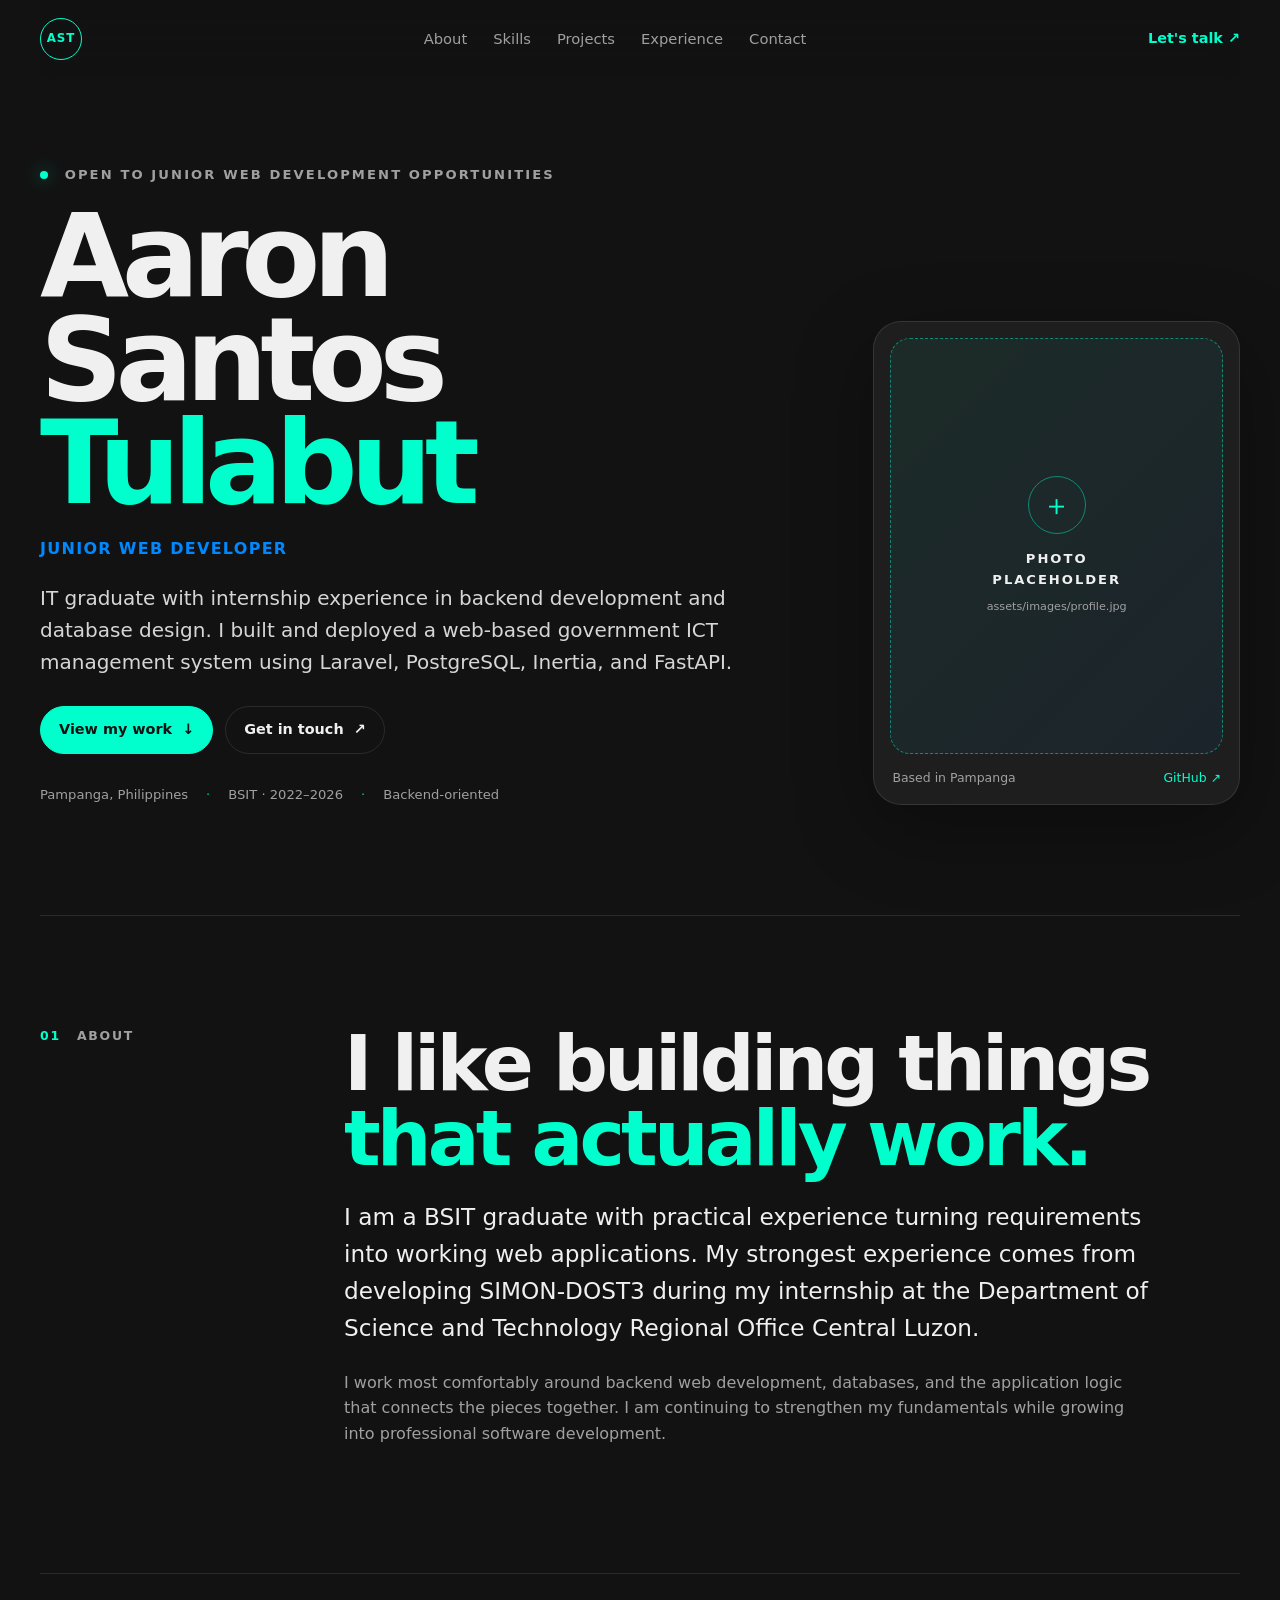
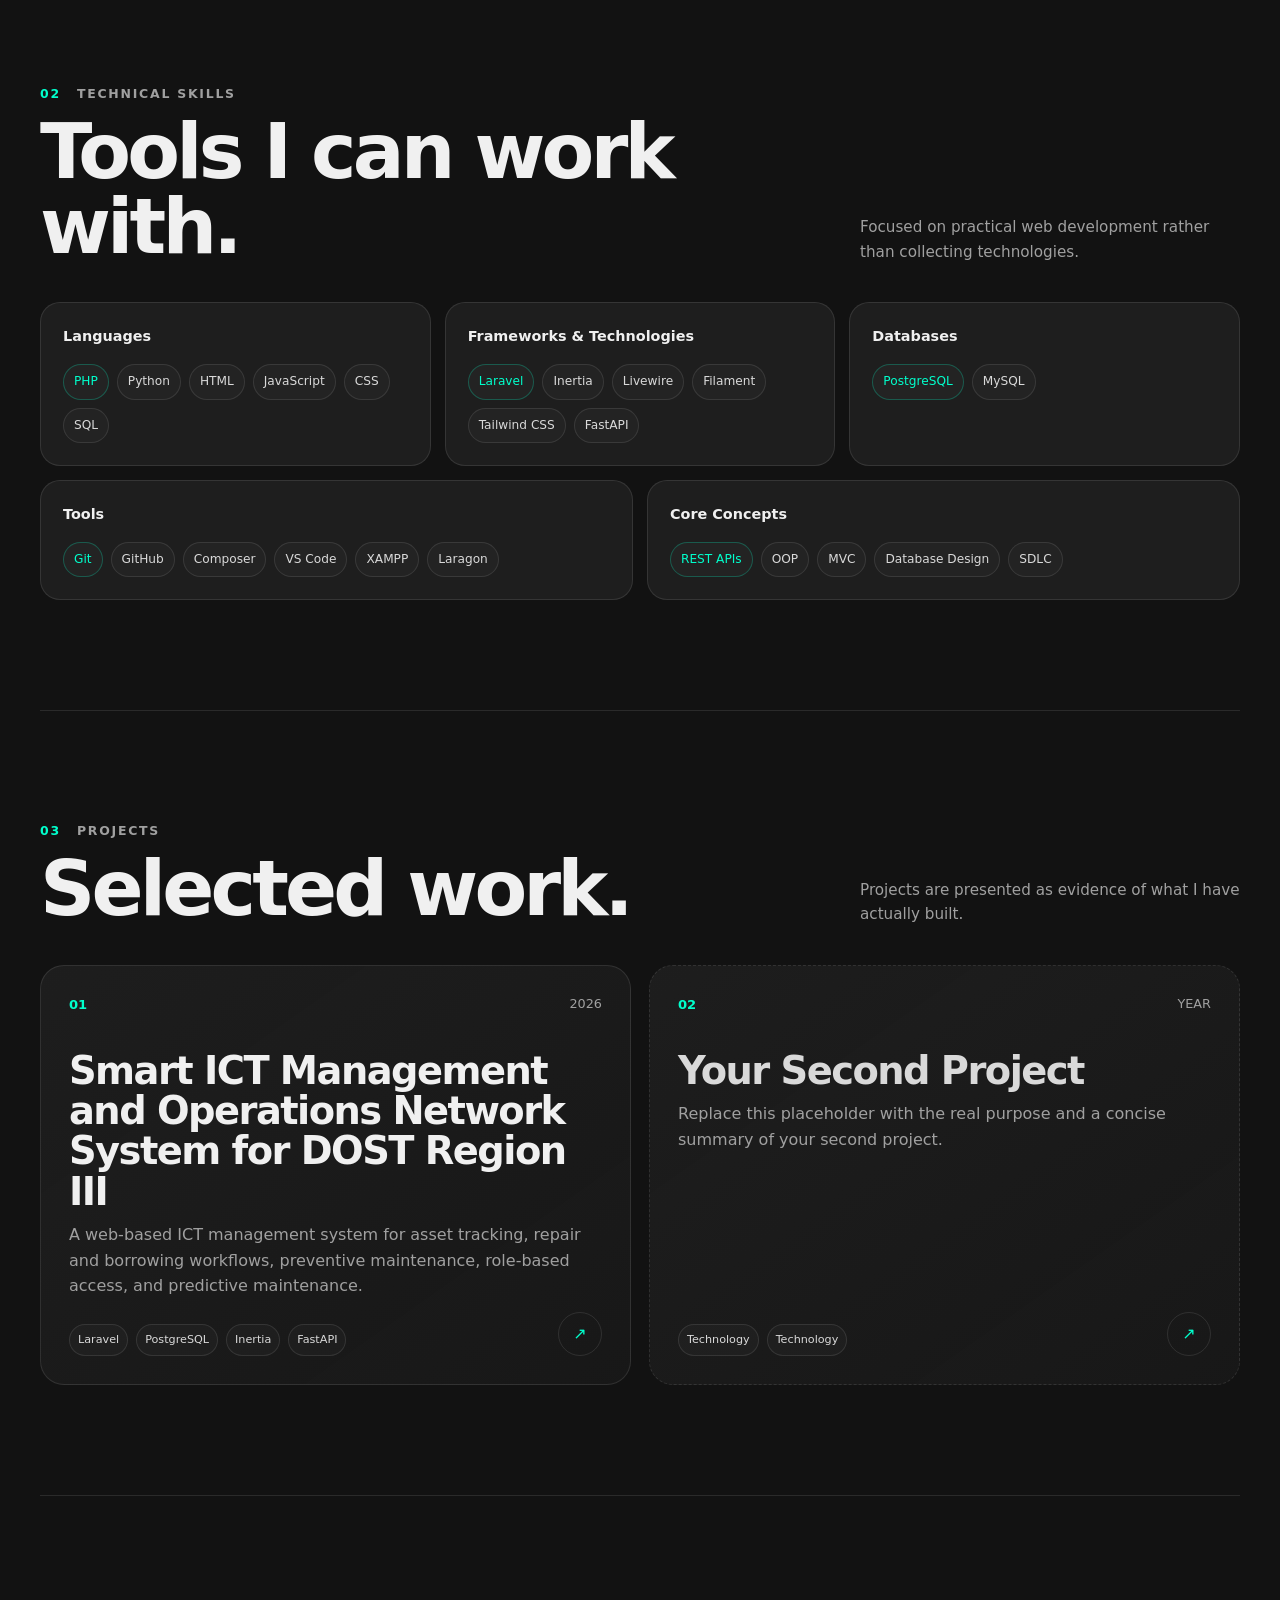
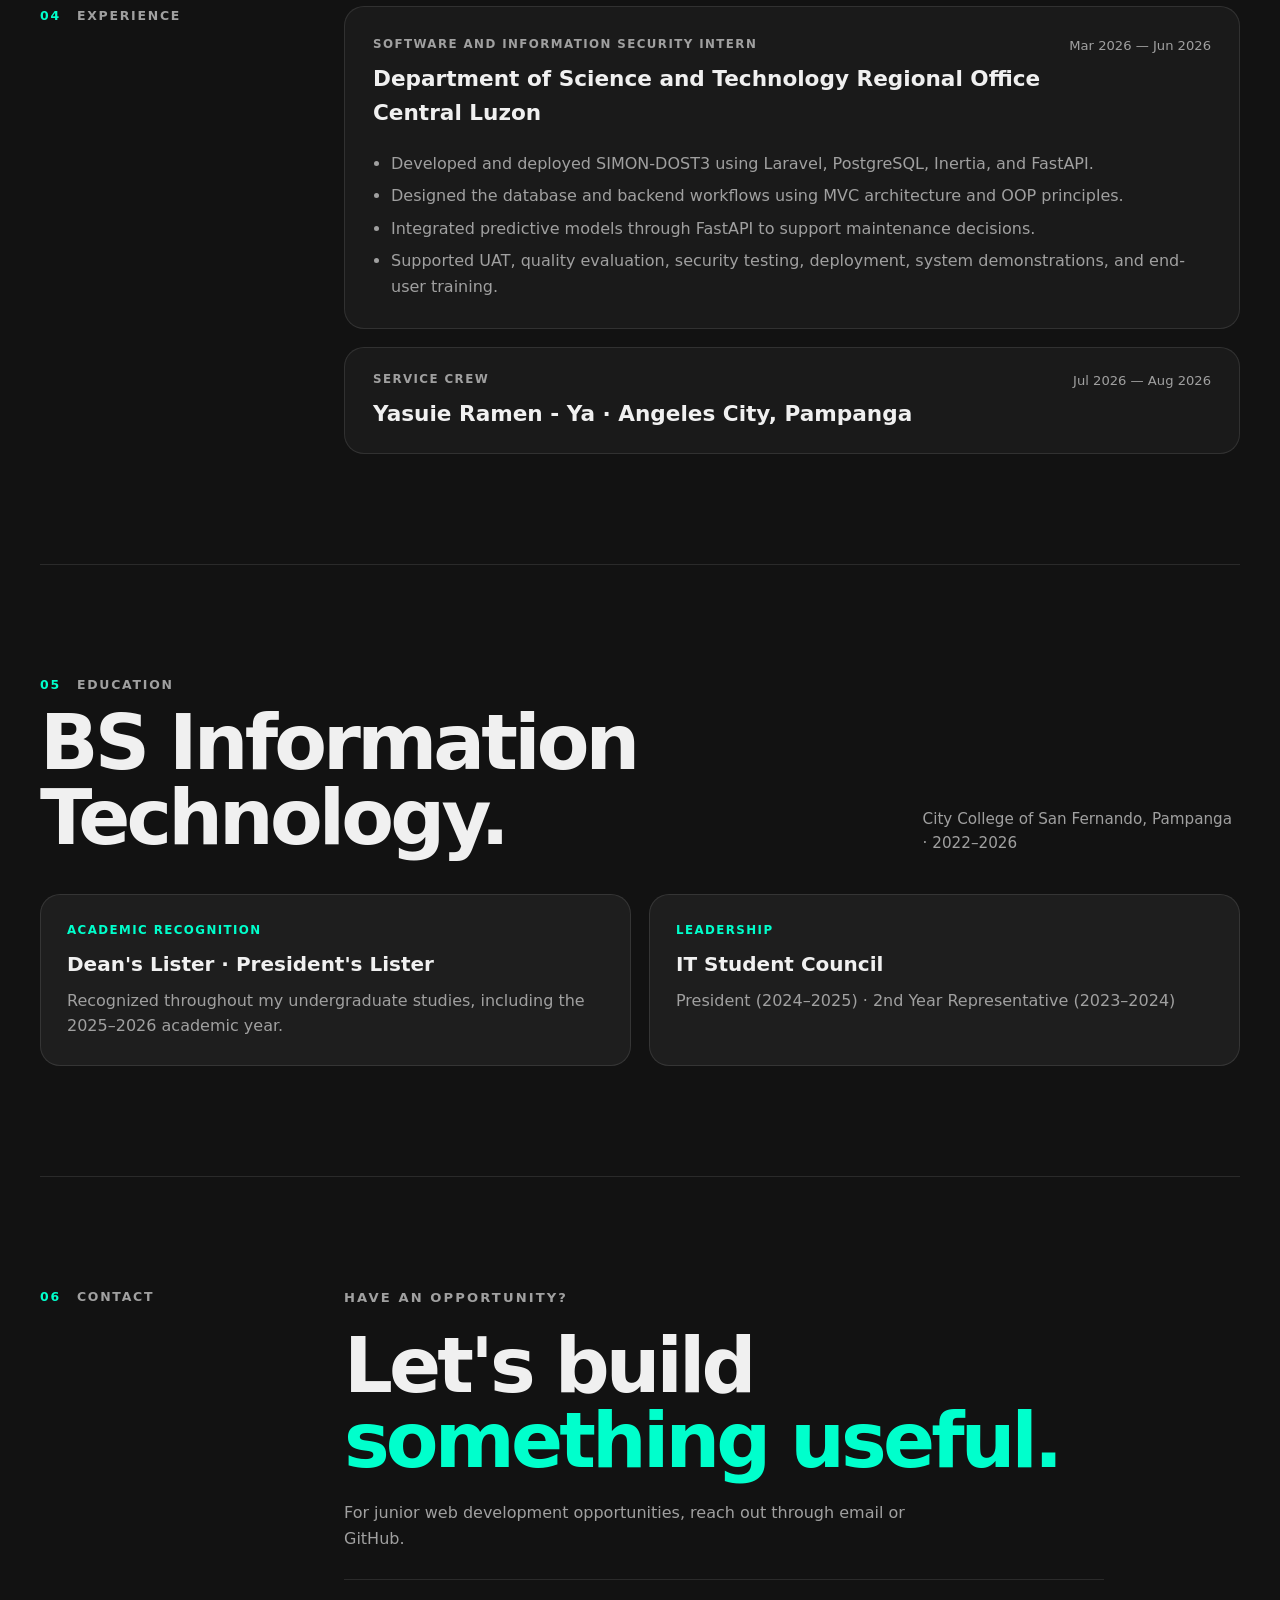
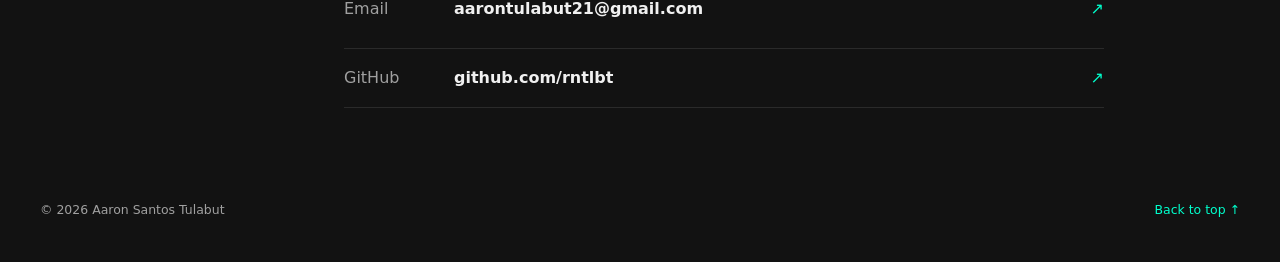
==== index.html @ e0011902 "Initial commit" ====
<!DOCTYPE html>
<html lang="en">
<head>
  <meta charset="UTF-8">
  <meta name="viewport" content="width=device-width, initial-scale=1.0">
  <meta name="description" content="Aaron Santos Tulabut - Junior Web Developer portfolio.">
  <meta name="theme-color" content="#121212">
  <title>Aaron Santos Tulabut | Junior Web Developer</title>
  <link rel="stylesheet" href="css/styles.css">
</head>
<body>
  <div class="site-shell">
    <header class="site-header" id="top">
      <a class="brand" href="#top" aria-label="Aaron Santos Tulabut home">AST</a>
      <nav class="site-nav" aria-label="Primary navigation">
        <a href="#about">About</a>
        <a href="#skills">Skills</a>
        <a href="#projects">Projects</a>
        <a href="#experience">Experience</a>
        <a href="#contact">Contact</a>
      </nav>
      <a class="header-cta" href="#contact">Let's talk <span aria-hidden="true">↗</span></a>
    </header>

    <main>
      <section class="hero section" aria-labelledby="hero-title">
        <div class="hero-copy reveal">
          <p class="eyebrow"><span class="status-dot" aria-hidden="true"></span> Open to junior web development opportunities</p>
          <h1 id="hero-title">Aaron Santos<br><span>Tulabut</span></h1>
          <p class="hero-role">Junior Web Developer</p>
          <p class="hero-summary">
            IT graduate with internship experience in backend development and database design. I built and deployed a web-based government ICT management system using Laravel, PostgreSQL, Inertia, and FastAPI.
          </p>
          <div class="hero-actions">
            <a class="button button-primary" href="#projects">View my work <span aria-hidden="true">↓</span></a>
            <a class="button button-secondary" href="#contact">Get in touch <span aria-hidden="true">↗</span></a>
          </div>
          <div class="hero-meta" aria-label="Quick profile details">
            <span>Pampanga, Philippines</span>
            <span>BSIT · 2022–2026</span>
            <span>Backend-oriented</span>
          </div>
        </div>

        <aside class="hero-panel reveal" aria-label="Profile card">
          <!-- PHOTO PLACEHOLDER: Replace the contents of .portrait-placeholder with your photo. Suggested size: 800 x 1000 px. -->
          <div class="portrait-placeholder">
            <div class="portrait-frame-icon" aria-hidden="true">＋</div>
            <p>PHOTO<br>PLACEHOLDER</p>
            <small>assets/images/profile.jpg</small>
          </div>
          <div class="hero-panel-footer">
            <span>Based in Pampanga</span>
            <a href="https://github.com/rntlbt" target="_blank" rel="noreferrer">GitHub ↗</a>
          </div>
        </aside>
      </section>

      <section class="section split-section" id="about" aria-labelledby="about-title">
        <div class="section-label reveal"><span>01</span> About</div>
        <div class="section-content reveal">
          <h2 id="about-title">I like building things<br><em>that actually work.</em></h2>
          <p class="lead">
            I am a BSIT graduate with practical experience turning requirements into working web applications. My strongest experience comes from developing SIMON-DOST3 during my internship at the Department of Science and Technology Regional Office Central Luzon.
          </p>
          <p>
            I work most comfortably around backend web development, databases, and the application logic that connects the pieces together. I am continuing to strengthen my fundamentals while growing into professional software development.
          </p>
        </div>
      </section>

      <section class="section" id="skills" aria-labelledby="skills-title">
        <div class="section-heading reveal">
          <div>
            <div class="section-label"><span>02</span> Technical Skills</div>
            <h2 id="skills-title">Tools I can work with.</h2>
          </div>
          <p>Focused on practical web development rather than collecting technologies.</p>
        </div>
        <div class="skills-grid reveal">
          <article class="skill-group">
            <h3>Languages</h3>
            <div class="tag-list">
              <span>PHP</span><span>Python</span><span>HTML</span><span>JavaScript</span><span>CSS</span><span>SQL</span>
            </div>
          </article>
          <article class="skill-group">
            <h3>Frameworks & Technologies</h3>
            <div class="tag-list">
              <span>Laravel</span><span>Inertia</span><span>Livewire</span><span>Filament</span><span>Tailwind CSS</span><span>FastAPI</span>
            </div>
          </article>
          <article class="skill-group">
            <h3>Databases</h3>
            <div class="tag-list"><span>PostgreSQL</span><span>MySQL</span></div>
          </article>
          <article class="skill-group">
            <h3>Tools</h3>
            <div class="tag-list"><span>Git</span><span>GitHub</span><span>Composer</span><span>VS Code</span><span>XAMPP</span><span>Laragon</span></div>
          </article>
          <article class="skill-group">
            <h3>Core Concepts</h3>
            <div class="tag-list"><span>REST APIs</span><span>OOP</span><span>MVC</span><span>Database Design</span><span>SDLC</span></div>
          </article>
        </div>
      </section>

      <section class="section" id="projects" aria-labelledby="projects-title">
        <div class="section-heading reveal">
          <div>
            <div class="section-label"><span>03</span> Projects</div>
            <h2 id="projects-title">Selected work.</h2>
          </div>
          <p>Projects are presented as evidence of what I have actually built.</p>
        </div>

        <div class="projects-grid" id="projects-grid">
          <!-- PROJECT TEMPLATE / EXPANSION GUIDE
            To add another project later:
            1. Duplicate one complete .project-card object in the PROJECT_DATA array in js/main.js.
            2. Change the id, title, subtitle, year, description, features, stack, and image folder.
            3. Add the screenshot files to assets/images/projects/<your-project-folder>/.
            4. Add each screenshot as an object in that project's `images` array.
            5. No other JavaScript logic changes are required. The cards and detail galleries are generated automatically.
          -->
        </div>
      </section>

      <section class="section split-section" id="experience" aria-labelledby="experience-title">
        <div class="section-label reveal"><span>04</span> Experience</div>
        <div class="section-content reveal experience-stack">
          <article class="experience-item">
            <div class="experience-head">
              <div>
                <p class="muted-label">Software and Information Security Intern</p>
                <h3>Department of Science and Technology Regional Office Central Luzon</h3>
              </div>
              <time datetime="2026-03">Mar 2026 — Jun 2026</time>
            </div>
            <ul>
              <li>Developed and deployed SIMON-DOST3 using Laravel, PostgreSQL, Inertia, and FastAPI.</li>
              <li>Designed the database and backend workflows using MVC architecture and OOP principles.</li>
              <li>Integrated predictive models through FastAPI to support maintenance decisions.</li>
              <li>Supported UAT, quality evaluation, security testing, deployment, system demonstrations, and end-user training.</li>
            </ul>
          </article>
          <article class="experience-item compact-experience">
            <div class="experience-head">
              <div>
                <p class="muted-label">Service Crew</p>
                <h3>Yasuie Ramen - Ya · Angeles City, Pampanga</h3>
              </div>
              <time datetime="2026-07">Jul 2026 — Aug 2026</time>
            </div>
          </article>
        </div>
      </section>

      <section class="section" id="education" aria-labelledby="education-title">
        <div class="section-heading reveal">
          <div>
            <div class="section-label"><span>05</span> Education</div>
            <h2 id="education-title">BS Information Technology.</h2>
          </div>
          <p>City College of San Fernando, Pampanga · 2022–2026</p>
        </div>
        <div class="education-grid reveal">
          <article>
            <p class="muted-label">Academic recognition</p>
            <h3>Dean's Lister · President's Lister</h3>
            <p>Recognized throughout my undergraduate studies, including the 2025–2026 academic year.</p>
          </article>
          <article>
            <p class="muted-label">Leadership</p>
            <h3>IT Student Council</h3>
            <p>President (2024–2025) · 2nd Year Representative (2023–2024)</p>
          </article>
        </div>
      </section>

      <section class="section contact-section" id="contact" aria-labelledby="contact-title">
        <div class="section-label reveal"><span>06</span> Contact</div>
        <div class="contact-content reveal">
          <p class="eyebrow">Have an opportunity?</p>
          <h2 id="contact-title">Let's build<br><em>something useful.</em></h2>
          <p>For junior web development opportunities, reach out through email or GitHub.</p>
          <div class="contact-links">
            <a class="contact-link" href="mailto:aarontulabut21@gmail.com">
              <span>Email</span><strong>aarontulabut21@gmail.com</strong><span aria-hidden="true">↗</span>
            </a>
            <a class="contact-link" href="https://github.com/rntlbt" target="_blank" rel="noreferrer">
              <span>GitHub</span><strong>github.com/rntlbt</strong><span aria-hidden="true">↗</span>
            </a>
          </div>
        </div>
      </section>
    </main>

    <footer class="site-footer">
      <span>© 2026 Aaron Santos Tulabut</span>
      <a href="#top">Back to top ↑</a>
    </footer>
  </div>

  <div class="modal" id="project-modal" aria-hidden="true" role="dialog" aria-modal="true" aria-labelledby="modal-title">
    <div class="modal-backdrop" data-close-modal></div>
    <div class="modal-dialog" role="document">
      <button class="modal-close" type="button" aria-label="Close project details" data-close-modal>×</button>
      <div class="modal-topline"><span id="modal-year"></span><span id="modal-subtitle"></span></div>
      <h2 id="modal-title"></h2>
      <p id="modal-description" class="modal-description"></p>
      <div class="modal-body-grid">
        <div>
          <div class="modal-section-title">Highlights</div>
          <ul id="modal-features" class="modal-features"></ul>
        </div>
        <div>
          <div class="modal-section-title">Technology</div>
          <div id="modal-stack" class="tag-list"></div>
        </div>
      </div>
      <div class="modal-gallery-wrap">
        <div class="modal-section-title">Screenshots</div>
        <div id="modal-gallery" class="modal-gallery"></div>
      </div>
    </div>
  </div>

  <script src="js/main.js"></script>
</body>
</html>
---- css/styles.css ----
:root {
  --base: #121212;
  --surface: #1e1e1e;
  --text: #f0f0f0;
  --muted: #a0a0a0;
  --cyan: #00ffcc;
  --cyan-dark: #00ccaa;
  --blue: #0088ff;
  --white-10: rgba(255, 255, 255, 0.1);
  --dark-85: rgba(18, 18, 18, 0.85);
  --surface-70: rgba(30, 30, 30, 0.7);
  --shadow: 0 24px 80px rgba(0, 0, 0, 0.32);
  --radius: 20px;
  --content: 1200px;
}

* { box-sizing: border-box; }
html { scroll-behavior: smooth; }
body {
  margin: 0;
  background: var(--base);
  color: var(--text);
  font-family: Inter, ui-sans-serif, system-ui, -apple-system, BlinkMacSystemFont, "Segoe UI", sans-serif;
  line-height: 1.6;
  -webkit-font-smoothing: antialiased;
}
body.modal-open { overflow: hidden; }
a { color: inherit; text-decoration: none; }
button { font: inherit; }
::selection { background: var(--cyan); color: var(--base); }

.site-shell { width: min(var(--content), calc(100% - 48px)); margin: 0 auto; }
.site-header {
  position: sticky;
  top: 0;
  z-index: 20;
  display: grid;
  grid-template-columns: auto 1fr auto;
  align-items: center;
  gap: 28px;
  min-height: 78px;
  padding: 10px 0;
  background: linear-gradient(var(--dark-85), rgba(18,18,18,0.58));
  backdrop-filter: blur(16px);
  border-bottom: 1px solid transparent;
}
.site-header.is-scrolled { border-bottom-color: var(--white-10); }
.brand {
  display: grid; place-items: center;
  width: 42px; height: 42px;
  border: 1px solid var(--cyan);
  border-radius: 50%;
  color: var(--cyan);
  font-size: .74rem;
  font-weight: 800;
  letter-spacing: .08em;
}
.site-nav { display: flex; justify-content: center; gap: 26px; }
.site-nav a { color: var(--muted); font-size: .92rem; transition: color .2s ease; }
.site-nav a:hover, .site-nav a:focus-visible { color: var(--text); }
.header-cta { color: var(--cyan); font-size: .9rem; font-weight: 700; }

.section { padding: 110px 0; border-top: 1px solid var(--white-10); }
.hero { padding-top: 86px; display: grid; grid-template-columns: minmax(0, 1.35fr) minmax(280px, .65fr); gap: 72px; align-items: end; border-top: 0; min-height: 720px; }
.hero-copy { max-width: 820px; }
.eyebrow { margin: 0 0 20px; color: var(--muted); font-size: .82rem; text-transform: uppercase; letter-spacing: .16em; font-weight: 700; }
.status-dot { display: inline-block; width: 8px; height: 8px; margin-right: 10px; border-radius: 50%; background: var(--cyan); box-shadow: 0 0 18px rgba(0,255,204,.55); }
h1, h2, h3, p { margin-top: 0; }
h1 { margin-bottom: 20px; font-size: clamp(4.2rem, 9vw, 8.2rem); line-height: .9; letter-spacing: -.065em; font-weight: 800; }
h1 span, em { color: var(--cyan); font-style: normal; }
.hero-role { margin-bottom: 20px; color: var(--blue); font-size: 1rem; font-weight: 800; letter-spacing: .08em; text-transform: uppercase; }
.hero-summary { max-width: 700px; margin-bottom: 28px; color: #d6d6d6; font-size: clamp(1.05rem, 2vw, 1.25rem); }
.hero-actions { display: flex; flex-wrap: wrap; gap: 12px; }
.button { display: inline-flex; align-items: center; gap: 10px; min-height: 48px; padding: 0 18px; border-radius: 999px; border: 1px solid var(--white-10); font-size: .9rem; font-weight: 800; transition: transform .2s ease, border-color .2s ease, background .2s ease; }
.button:hover { transform: translateY(-2px); border-color: rgba(0,255,204,.55); }
.button-primary { color: var(--base); background: var(--cyan); border-color: var(--cyan); }
.button-secondary { background: transparent; color: var(--text); }
.hero-meta { display: flex; flex-wrap: wrap; gap: 18px; margin-top: 30px; color: var(--muted); font-size: .82rem; }
.hero-meta span + span::before { content: '·'; margin-right: 18px; color: var(--cyan-dark); }

.hero-panel { padding: 16px; background: var(--surface); border: 1px solid var(--white-10); border-radius: 28px; box-shadow: var(--shadow); }
.portrait-placeholder { aspect-ratio: 4 / 5; display: grid; place-content: center; text-align: center; border: 1px dashed rgba(0,255,204,.45); border-radius: 20px; background: linear-gradient(135deg, rgba(0,255,204,.06), rgba(0,136,255,.06)); }
.portrait-frame-icon { width: 58px; height: 58px; display: grid; place-items: center; margin: 0 auto 14px; border: 1px solid rgba(0,255,204,.45); border-radius: 50%; color: var(--cyan); font-size: 1.8rem; }
.portrait-placeholder p { margin-bottom: 8px; color: var(--text); font-size: .82rem; font-weight: 800; letter-spacing: .15em; }
.portrait-placeholder small { color: var(--muted); font-size: .7rem; }
.hero-panel-footer { display: flex; justify-content: space-between; gap: 18px; padding: 14px 2px 0; color: var(--muted); font-size: .78rem; }
.hero-panel-footer a { color: var(--cyan); }

.split-section { display: grid; grid-template-columns: minmax(150px, .25fr) minmax(0, 1fr); gap: 80px; }
.section-label { color: var(--muted); font-size: .78rem; font-weight: 800; letter-spacing: .14em; text-transform: uppercase; }
.section-label span { color: var(--cyan); margin-right: 10px; }
.section-content { max-width: 900px; }
h2 { margin-bottom: 22px; font-size: clamp(2.6rem, 6vw, 5.2rem); line-height: .98; letter-spacing: -.05em; }
.lead { max-width: 820px; color: var(--text); font-size: clamp(1.15rem, 2vw, 1.45rem); }
.section-content p:not(.lead) { max-width: 800px; color: var(--muted); }

.section-heading { display: flex; justify-content: space-between; gap: 40px; align-items: end; margin-bottom: 38px; }
.section-heading h2 { margin: 10px 0 0; }
.section-heading > p { max-width: 380px; margin: 0; color: var(--muted); font-size: .95rem; }
.skills-grid { display: grid; grid-template-columns: repeat(12, 1fr); gap: 14px; }
.skill-group { grid-column: span 4; padding: 22px; background: var(--surface); border: 1px solid var(--white-10); border-radius: var(--radius); }
.skill-group:nth-child(4), .skill-group:nth-child(5) { grid-column: span 6; }
.skill-group h3 { margin-bottom: 16px; font-size: .9rem; color: var(--text); }
.tag-list { display: flex; flex-wrap: wrap; gap: 8px; }
.tag-list span { padding: 7px 10px; border: 1px solid var(--white-10); border-radius: 999px; background: rgba(255,255,255,.025); color: #d9d9d9; font-size: .76rem; }
.skill-group .tag-list span:first-child { border-color: rgba(0,255,204,.25); color: var(--cyan); }

.projects-grid { display: grid; grid-template-columns: repeat(2, minmax(0, 1fr)); gap: 18px; }
.project-card { position: relative; min-height: 420px; padding: 28px; background: linear-gradient(145deg, rgba(30,30,30,.98), rgba(25,25,25,.86)); border: 1px solid var(--white-10); border-radius: 24px; overflow: hidden; transform-style: preserve-3d; transition: border-color .25s ease, box-shadow .25s ease, background .25s ease; cursor: pointer; }
.project-card::before { content: ''; position: absolute; inset: 0; background: radial-gradient(circle at var(--mx, 50%) var(--my, 50%), rgba(0,255,204,.12), transparent 30%); opacity: 0; transition: opacity .25s ease; pointer-events: none; }
.project-card:hover { border-color: rgba(0,255,204,.45); box-shadow: 0 20px 60px rgba(0,0,0,.35); }
.project-card:hover::before { opacity: 1; }
.project-card-top { position: relative; z-index: 1; display: flex; justify-content: space-between; gap: 20px; margin-bottom: 36px; }
.project-index { color: var(--cyan); font-weight: 800; font-size: .82rem; }
.project-year { color: var(--muted); font-size: .8rem; }
.project-card h3 { position: relative; z-index: 1; max-width: 700px; margin-bottom: 10px; font-size: clamp(1.6rem, 3vw, 2.45rem); line-height: 1.05; letter-spacing: -.04em; }
.project-card p { position: relative; z-index: 1; max-width: 680px; margin-bottom: 28px; color: var(--muted); }
.project-card-footer { position: absolute; left: 28px; right: 28px; bottom: 28px; z-index: 1; display: flex; align-items: end; justify-content: space-between; gap: 24px; }
.project-stack { max-width: 80%; }
.project-stack .tag-list span { font-size: .7rem; padding: 6px 8px; }
.project-open { display: grid; place-items: center; width: 44px; height: 44px; flex: 0 0 auto; border: 1px solid var(--white-10); border-radius: 50%; color: var(--cyan); }
.project-card[data-placeholder="true"] { border-style: dashed; }
.project-card[data-placeholder="true"] h3 { color: #d9d9d9; }

.experience-stack { display: grid; gap: 18px; }
.experience-item { padding: 28px; border: 1px solid var(--white-10); border-radius: var(--radius); background: var(--surface-70); }
.experience-head { display: flex; justify-content: space-between; gap: 24px; }
.experience-head h3 { max-width: 700px; margin-bottom: 0; font-size: 1.35rem; }
.experience-head time { color: var(--muted); font-size: .82rem; white-space: nowrap; }
.muted-label { margin-bottom: 8px; color: var(--cyan); font-size: .74rem; font-weight: 800; text-transform: uppercase; letter-spacing: .12em; }
.experience-item ul { max-width: 850px; margin: 20px 0 0; padding-left: 18px; color: var(--muted); }
.experience-item li + li { margin-top: 7px; }
.compact-experience { padding-block: 22px; }

.education-grid { display: grid; grid-template-columns: 1fr 1fr; gap: 18px; }
.education-grid article { padding: 26px; background: var(--surface); border: 1px solid var(--white-10); border-radius: var(--radius); }
.education-grid h3 { margin-bottom: 8px; font-size: 1.25rem; }
.education-grid p:last-child { margin: 0; color: var(--muted); }

.contact-section { display: grid; grid-template-columns: minmax(150px, .25fr) minmax(0, 1fr); gap: 80px; padding-bottom: 70px; }
.contact-content { max-width: 1000px; }
.contact-content > p:not(.eyebrow) { max-width: 600px; color: var(--muted); }
.contact-links { display: grid; gap: 10px; margin-top: 28px; max-width: 760px; }
.contact-link { display: grid; grid-template-columns: 90px 1fr auto; gap: 20px; align-items: center; padding: 16px 0; border-top: 1px solid var(--white-10); color: var(--muted); }
.contact-link:last-child { border-bottom: 1px solid var(--white-10); }
.contact-link strong { color: var(--text); font-size: 1rem; font-weight: 700; overflow-wrap: anywhere; }
.contact-link > span:last-child { color: var(--cyan); }

.site-footer { display: flex; justify-content: space-between; gap: 24px; padding: 22px 0 42px; color: var(--muted); font-size: .78rem; }
.site-footer a { color: var(--cyan); }

.modal { position: fixed; inset: 0; z-index: 100; display: none; padding: 28px; }
.modal.is-open { display: grid; place-items: center; }
.modal-backdrop { position: absolute; inset: 0; background: rgba(0,0,0,.74); backdrop-filter: blur(10px); }
.modal-dialog { position: relative; z-index: 1; width: min(1100px, 100%); max-height: calc(100vh - 56px); overflow: auto; padding: 34px; background: #181818; border: 1px solid var(--white-10); border-radius: 26px; box-shadow: 0 30px 100px rgba(0,0,0,.5); }
.modal-close { position: sticky; float: right; top: 0; z-index: 2; width: 42px; height: 42px; margin-left: auto; display: grid; place-items: center; border: 1px solid var(--white-10); border-radius: 50%; background: var(--surface); color: var(--text); cursor: pointer; font-size: 1.35rem; }
.modal-topline { display: flex; gap: 12px; color: var(--muted); font-size: .8rem; text-transform: uppercase; letter-spacing: .12em; }
.modal-dialog h2 { max-width: 840px; margin: 14px 0 14px; font-size: clamp(2.3rem, 5vw, 4.5rem); }
.modal-description { max-width: 820px; color: #d3d3d3; font-size: 1.02rem; }
.modal-body-grid { display: grid; grid-template-columns: 1.35fr .65fr; gap: 32px; margin-top: 30px; }
.modal-section-title { margin-bottom: 12px; color: var(--cyan); font-size: .75rem; font-weight: 800; letter-spacing: .12em; text-transform: uppercase; }
.modal-features { margin: 0; padding-left: 18px; color: var(--muted); }
.modal-features li + li { margin-top: 7px; }
.modal-gallery-wrap { margin-top: 34px; }
.modal-gallery { display: grid; grid-template-columns: repeat(2, minmax(0, 1fr)); gap: 12px; }
.gallery-item { margin: 0; border: 1px solid var(--white-10); border-radius: 16px; overflow: hidden; background: var(--surface); }
.gallery-item img { display: block; width: 100%; aspect-ratio: 16/10; object-fit: cover; }
.gallery-item figcaption { padding: 10px 12px; color: var(--muted); font-size: .75rem; }
.placeholder-image { display: grid; place-items: center; aspect-ratio: 16/10; background: repeating-linear-gradient(135deg, #1b1b1b 0 18px, #202020 18px 36px); color: #858585; text-align: center; padding: 20px; font-size: .75rem; }

.reveal { opacity: 0; transform: translateY(18px); transition: opacity .6s ease, transform .6s ease; }
.reveal.is-visible { opacity: 1; transform: translateY(0); }
:focus-visible { outline: 2px solid var(--cyan); outline-offset: 4px; }

@media (max-width: 980px) {
  .site-nav { gap: 16px; }
  .hero { grid-template-columns: 1fr; min-height: auto; }
  .hero-panel { max-width: 420px; }
  .split-section, .contact-section { grid-template-columns: 1fr; gap: 28px; }
  .skills-grid { grid-template-columns: repeat(2, 1fr); }
  .skill-group, .skill-group:nth-child(4), .skill-group:nth-child(5) { grid-column: span 1; }
  .projects-grid { grid-template-columns: 1fr; }
}

@media (max-width: 720px) {
  .site-shell { width: min(100% - 30px, var(--content)); }
  .site-header { grid-template-columns: auto 1fr; }
  .site-nav { display: none; }
  .header-cta { justify-self: end; }
  .section { padding: 78px 0; }
  .hero { padding-top: 58px; gap: 36px; }
  h1 { font-size: clamp(3.6rem, 16vw, 6rem); }
  .hero-meta { gap: 7px 14px; }
  .hero-meta span + span::before { display: none; }
  .section-heading { display: block; }
  .section-heading > p { margin-top: 16px; }
  .skills-grid, .education-grid, .modal-body-grid, .modal-gallery { grid-template-columns: 1fr; }
  .experience-head { display: block; }
  .experience-head time { display: block; margin-top: 10px; }
  .project-card { min-height: 450px; }
  .project-card-footer { display: block; }
  .project-stack { max-width: 100%; margin-bottom: 16px; }
  .project-open { margin-left: auto; }
  .contact-link { grid-template-columns: 1fr auto; gap: 8px; }
  .contact-link strong { grid-column: 1 / -1; grid-row: 2; }
  .modal { padding: 14px; }
  .modal-dialog { max-height: calc(100vh - 28px); padding: 22px; }
}

@media (prefers-reduced-motion: reduce) {
  html { scroll-behavior: auto; }
  *, *::before, *::after { transition-duration: .01ms !important; animation-duration: .01ms !important; animation-iteration-count: 1 !important; }
  .reveal { opacity: 1; transform: none; }
}
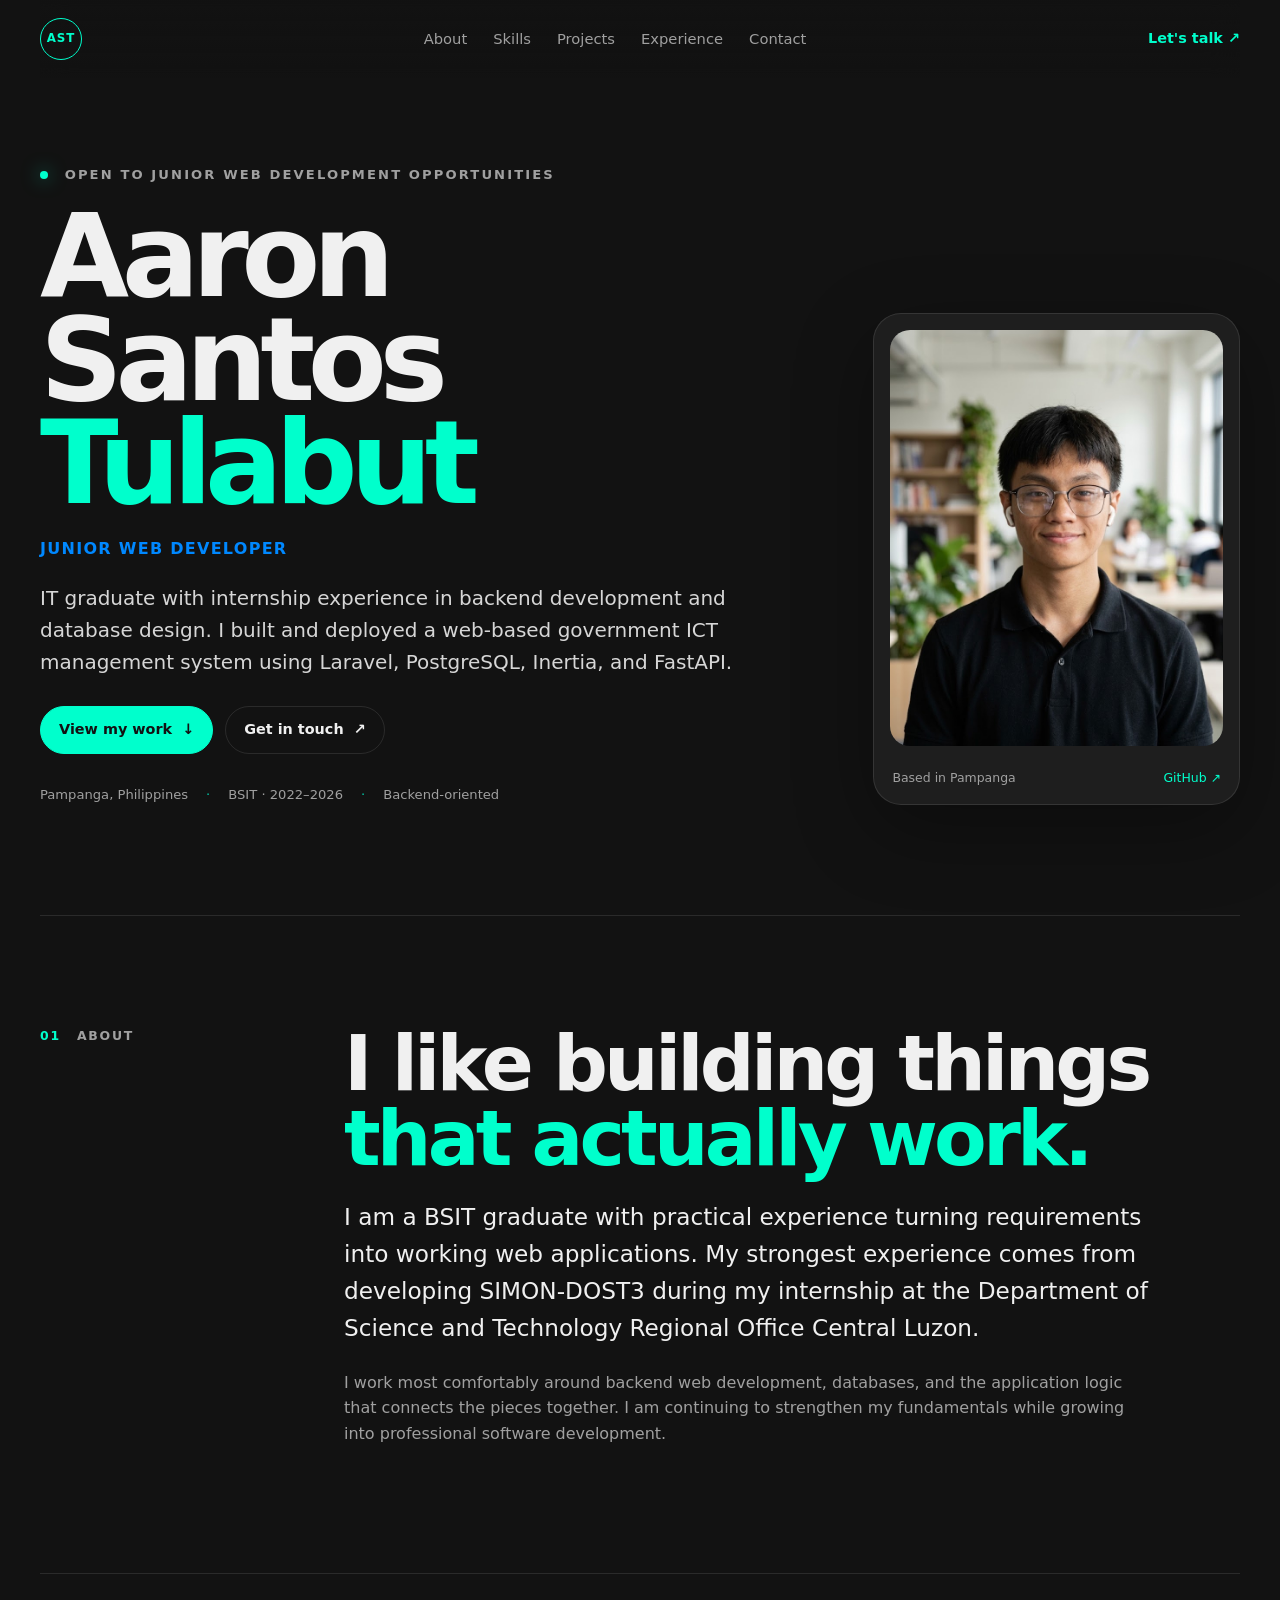
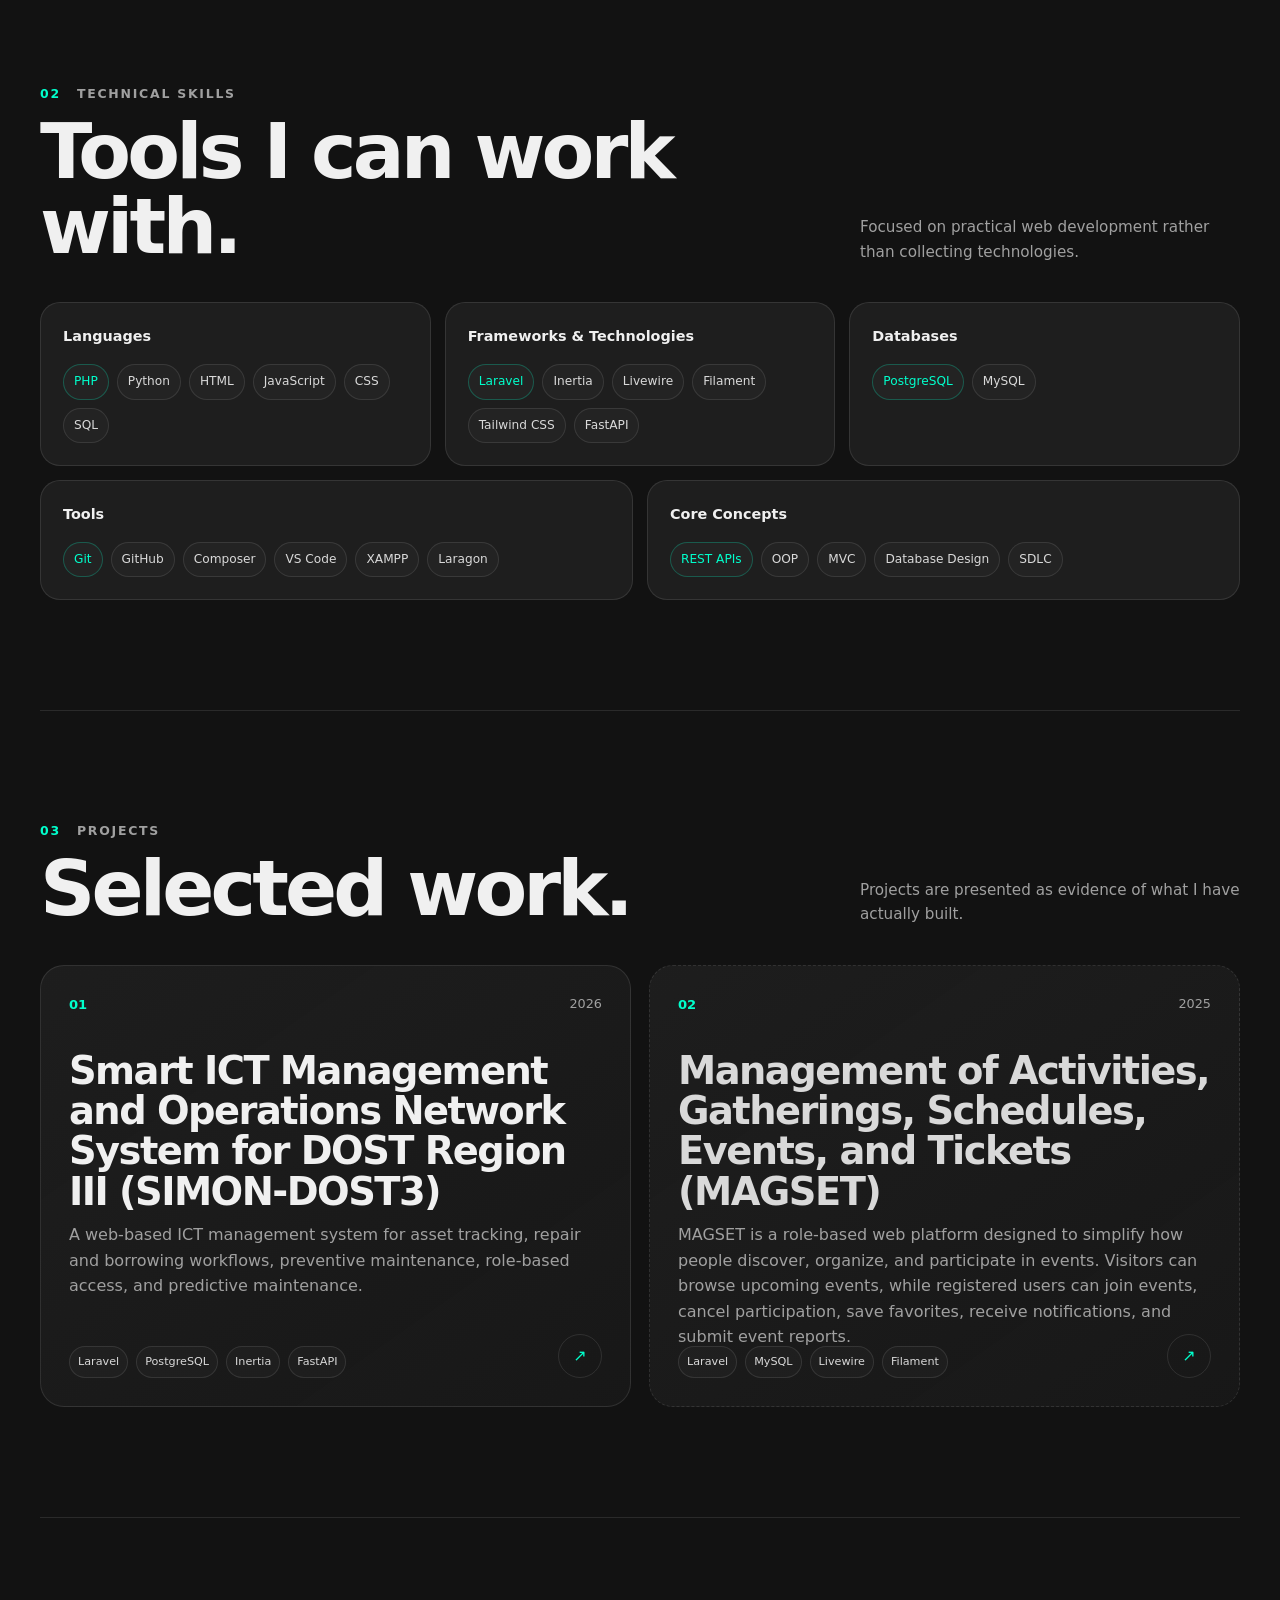
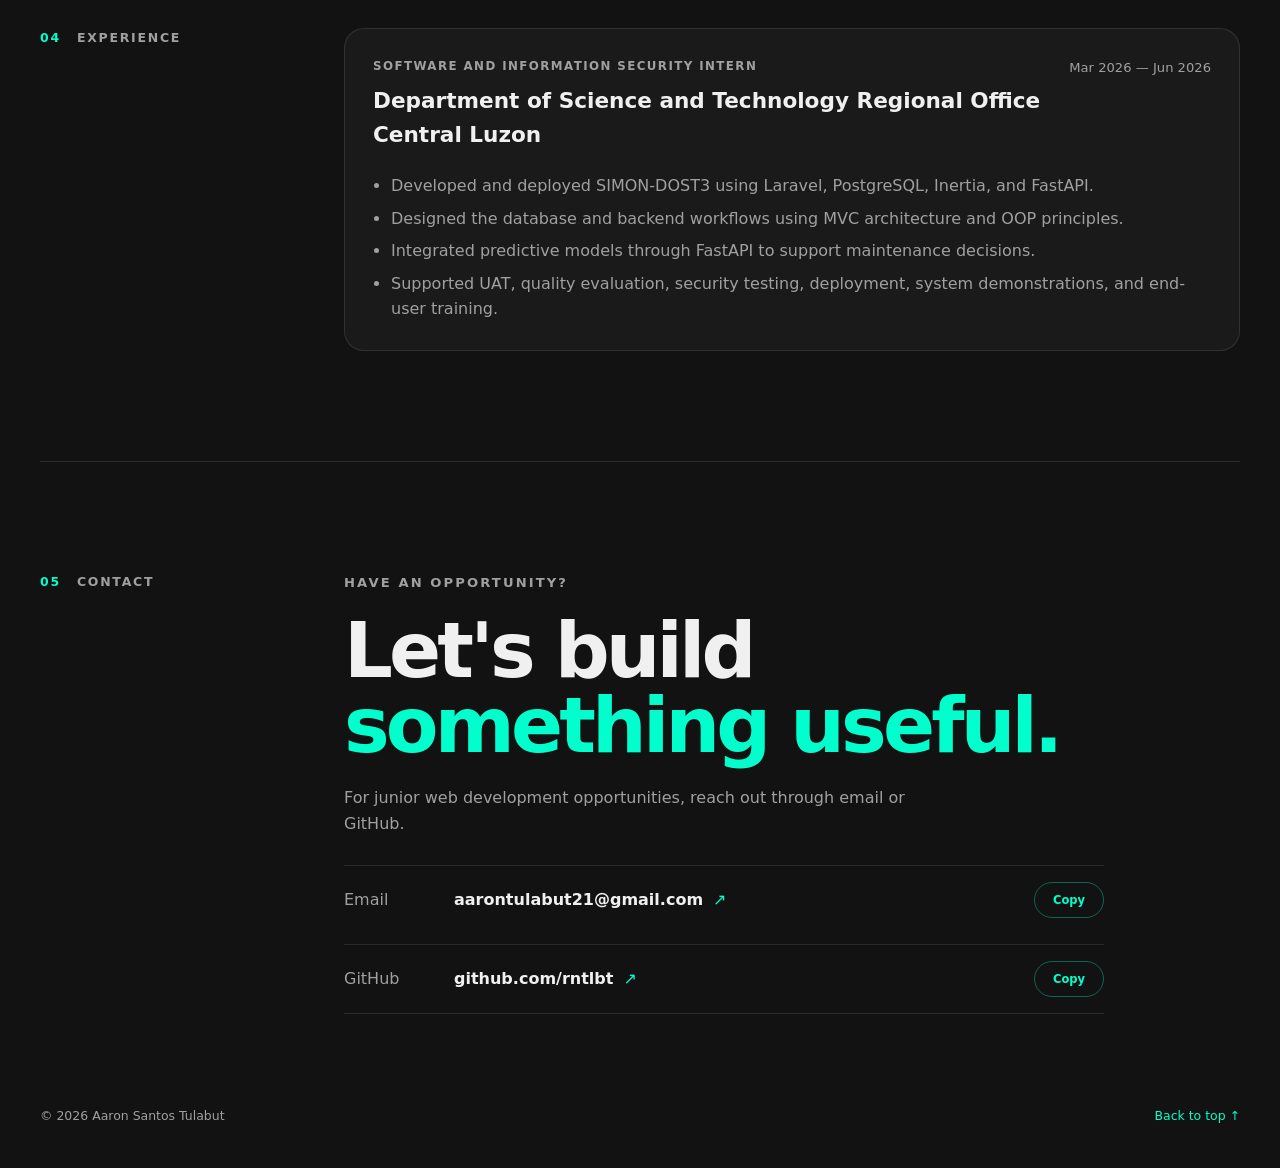
==== commit 4f9e404c: "projects added" ====
--- a/index.html
+++ b/index.html
@@ -44,11 +44,12 @@
 
         <aside class="hero-panel reveal" aria-label="Profile card">
           <!-- PHOTO PLACEHOLDER: Replace the contents of .portrait-placeholder with your photo. Suggested size: 800 x 1000 px. -->
-          <div class="portrait-placeholder">
+          <!-- <div class="portrait-placeholder">
             <div class="portrait-frame-icon" aria-hidden="true">＋</div>
             <p>PHOTO<br>PLACEHOLDER</p>
             <small>assets/images/profile.jpg</small>
-          </div>
+          </div> -->
+          <img class="profile-photo" src="assets/images/profile.jfif" alt="Aaron Santos Tulabut">
           <div class="hero-panel-footer">
             <span>Based in Pampanga</span>
             <a href="https://github.com/rntlbt" target="_blank" rel="noreferrer">GitHub ↗</a>
@@ -144,7 +145,7 @@
               <li>Supported UAT, quality evaluation, security testing, deployment, system demonstrations, and end-user training.</li>
             </ul>
           </article>
-          <article class="experience-item compact-experience">
+          <!-- <article class="experience-item compact-experience">
             <div class="experience-head">
               <div>
                 <p class="muted-label">Service Crew</p>
@@ -152,11 +153,11 @@
               </div>
               <time datetime="2026-07">Jul 2026 — Aug 2026</time>
             </div>
-          </article>
-        </div>
-      </section>
-
-      <section class="section" id="education" aria-labelledby="education-title">
+          </article> -->
+        </div>
+      </section>
+
+      <!-- <section class="section" id="education" aria-labelledby="education-title">
         <div class="section-heading reveal">
           <div>
             <div class="section-label"><span>05</span> Education</div>
@@ -176,21 +177,25 @@
             <p>President (2024–2025) · 2nd Year Representative (2023–2024)</p>
           </article>
         </div>
-      </section>
+      </section> -->
 
       <section class="section contact-section" id="contact" aria-labelledby="contact-title">
-        <div class="section-label reveal"><span>06</span> Contact</div>
+        <div class="section-label reveal"><span>05</span> Contact</div>
         <div class="contact-content reveal">
           <p class="eyebrow">Have an opportunity?</p>
           <h2 id="contact-title">Let's build<br><em>something useful.</em></h2>
           <p>For junior web development opportunities, reach out through email or GitHub.</p>
           <div class="contact-links">
-            <a class="contact-link" href="mailto:aarontulabut21@gmail.com">
-              <span>Email</span><strong>aarontulabut21@gmail.com</strong><span aria-hidden="true">↗</span>
-            </a>
-            <a class="contact-link" href="https://github.com/rntlbt" target="_blank" rel="noreferrer">
-              <span>GitHub</span><strong>github.com/rntlbt</strong><span aria-hidden="true">↗</span>
-            </a>
+            <div class="contact-link">
+              <span>Email</span>
+              <a class="contact-link-value" href="mailto:aarontulabut21@gmail.com"><strong>aarontulabut21@gmail.com</strong><span class="contact-link-arrow" aria-hidden="true">↗</span></a>
+              <button class="copy-button" type="button" data-copy-value="aarontulabut21@gmail.com" data-copy-label="email" aria-label="Copy email address">Copy</button>
+            </div>
+            <div class="contact-link">
+              <span>GitHub</span>
+              <a class="contact-link-value" href="https://github.com/rntlbt" target="_blank" rel="noreferrer"><strong>github.com/rntlbt</strong><span class="contact-link-arrow" aria-hidden="true">↗</span></a>
+              <button class="copy-button" type="button" data-copy-value="https://github.com/rntlbt" data-copy-label="GitHub URL" aria-label="Copy GitHub URL">Copy</button>
+            </div>
           </div>
         </div>
       </section>
--- a/css/styles.css
+++ b/css/styles.css
@@ -12,6 +12,13 @@
   --shadow: 0 24px 80px rgba(0, 0, 0, 0.32);
   --radius: 20px;
   --content: 1200px;
+}
+
+.profile-photo {
+  width: 100%;
+  aspect-ratio: 4 / 5;
+  object-fit: cover;
+  border-radius: 20px;
 }
 
 * { box-sizing: border-box; }
@@ -143,8 +150,12 @@
 .contact-links { display: grid; gap: 10px; margin-top: 28px; max-width: 760px; }
 .contact-link { display: grid; grid-template-columns: 90px 1fr auto; gap: 20px; align-items: center; padding: 16px 0; border-top: 1px solid var(--white-10); color: var(--muted); }
 .contact-link:last-child { border-bottom: 1px solid var(--white-10); }
+.contact-link-value { display: flex; align-items: center; gap: 10px; min-width: 0; }
 .contact-link strong { color: var(--text); font-size: 1rem; font-weight: 700; overflow-wrap: anywhere; }
-.contact-link > span:last-child { color: var(--cyan); }
+.contact-link-arrow { flex: 0 0 auto; color: var(--cyan); }
+.copy-button { min-width: 70px; padding: 8px 12px; border: 1px solid rgba(0,255,204,.35); border-radius: 999px; background: transparent; color: var(--cyan); cursor: pointer; font-size: .72rem; font-weight: 800; transition: background .2s ease, color .2s ease, border-color .2s ease, transform .2s ease; }
+.copy-button:hover { transform: translateY(-2px); border-color: var(--cyan); background: rgba(0,255,204,.1); }
+.copy-button.is-copied { border-color: var(--cyan); background: var(--cyan); color: var(--base); }
 
 .site-footer { display: flex; justify-content: space-between; gap: 24px; padding: 22px 0 42px; color: var(--muted); font-size: .78rem; }
 .site-footer a { color: var(--cyan); }
@@ -202,7 +213,8 @@
   .project-stack { max-width: 100%; margin-bottom: 16px; }
   .project-open { margin-left: auto; }
   .contact-link { grid-template-columns: 1fr auto; gap: 8px; }
-  .contact-link strong { grid-column: 1 / -1; grid-row: 2; }
+  .contact-link-value { grid-column: 1 / -1; grid-row: 2; }
+  .copy-button { grid-column: 2; grid-row: 1; }
   .modal { padding: 14px; }
   .modal-dialog { max-height: calc(100vh - 28px); padding: 22px; }
 }
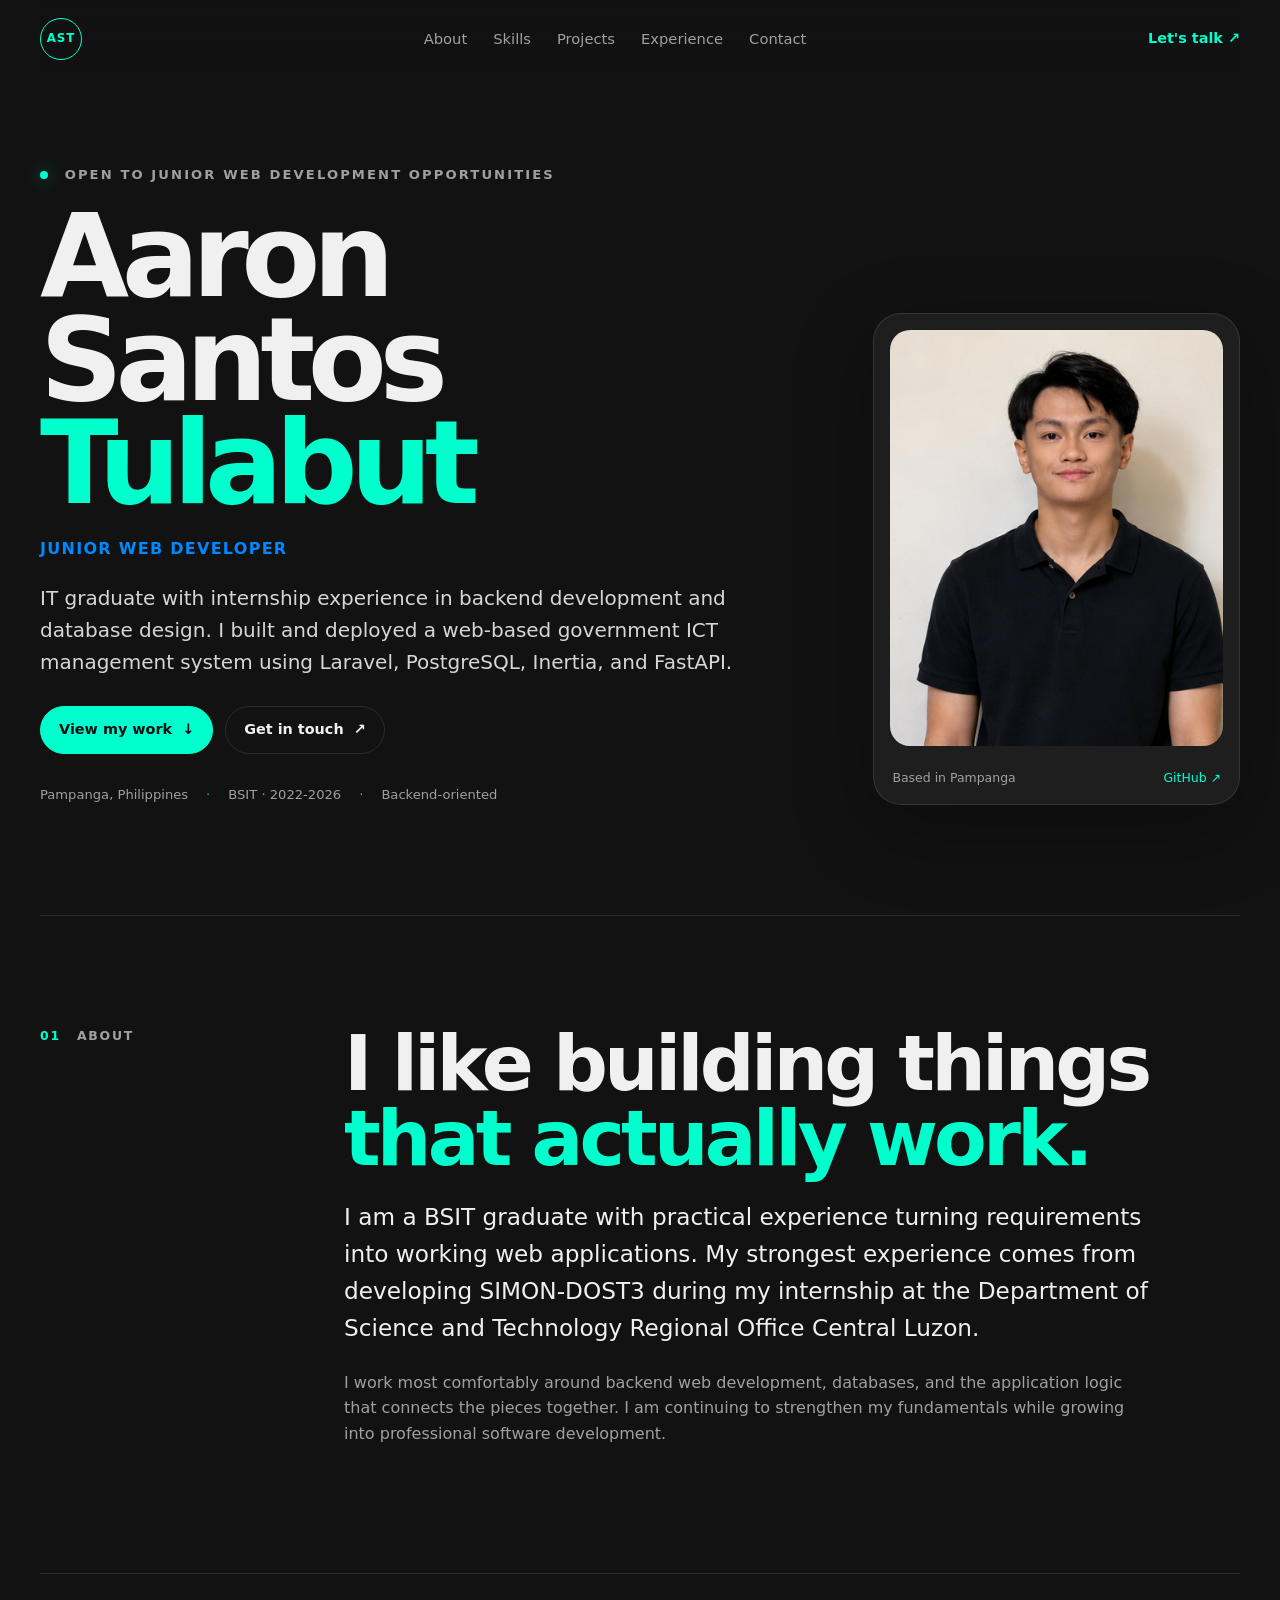
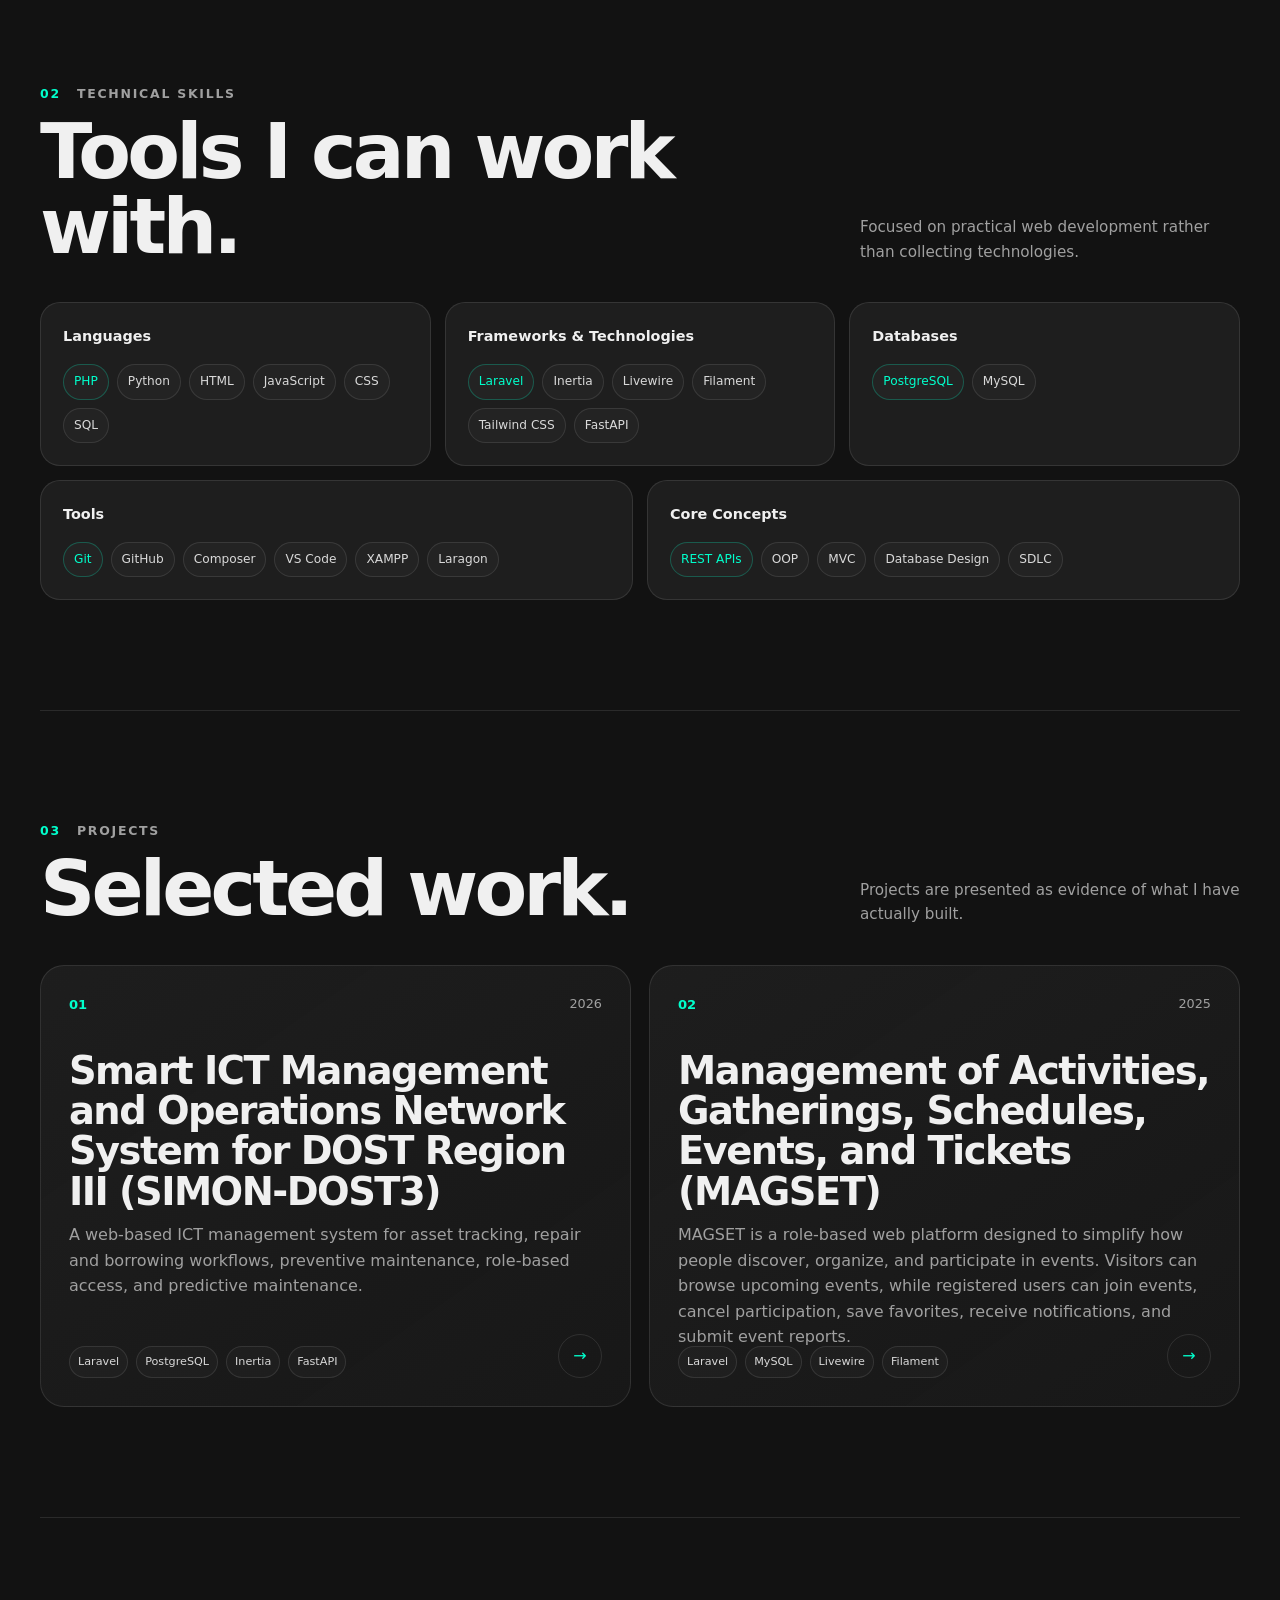
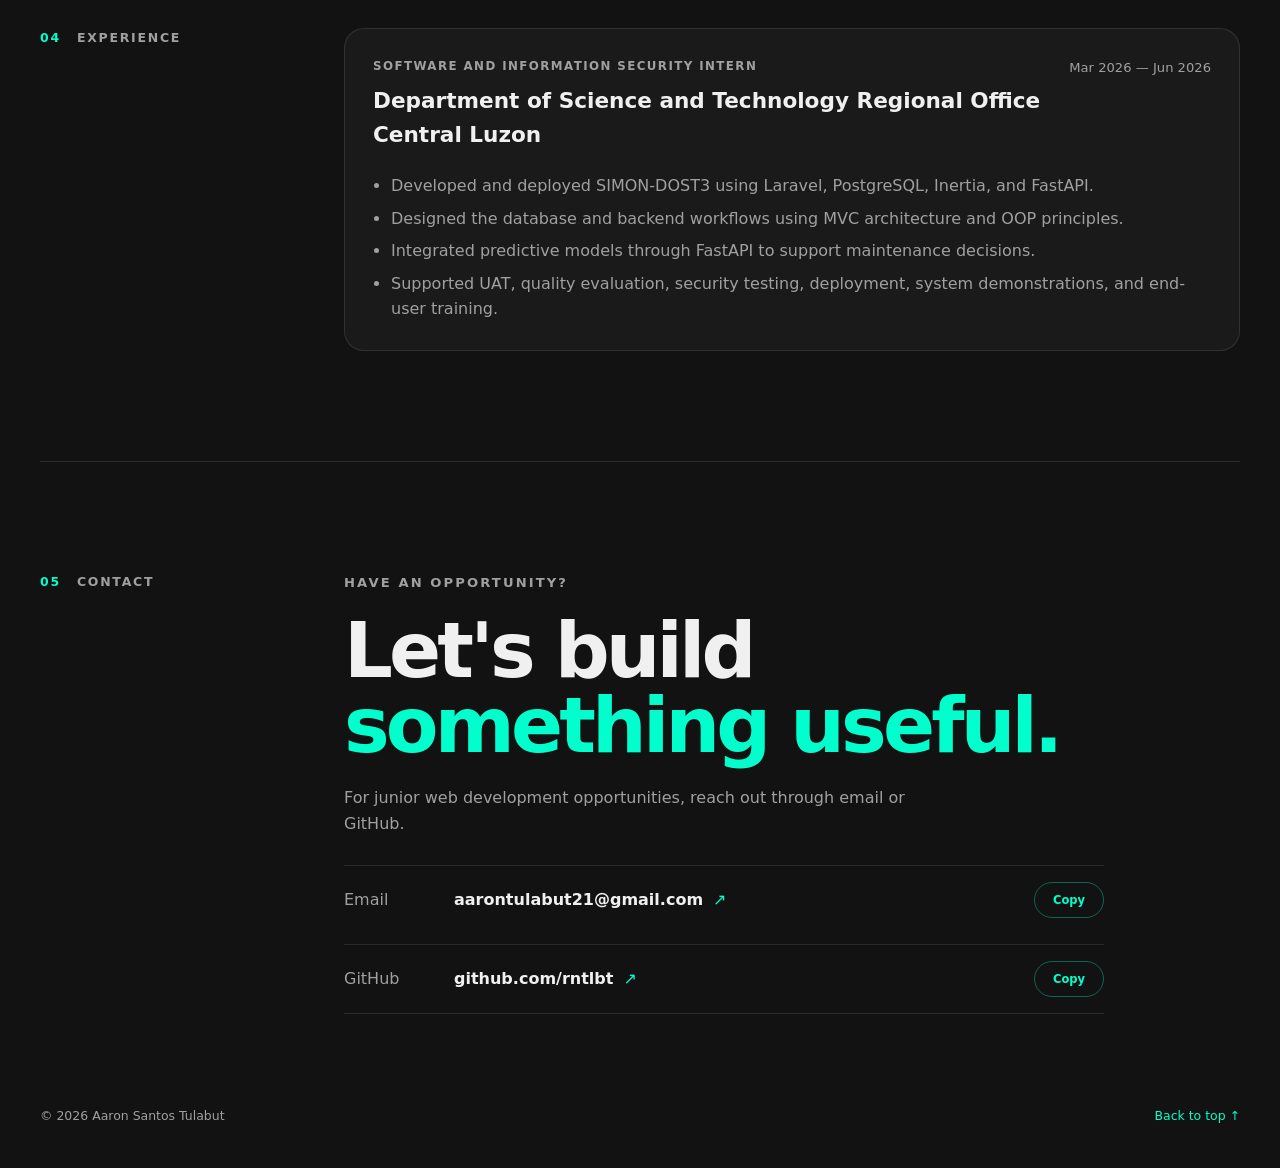
==== commit 7272b07f: "fixed project area" ====
--- a/index.html
+++ b/index.html
@@ -19,7 +19,7 @@
         <a href="#experience">Experience</a>
         <a href="#contact">Contact</a>
       </nav>
-      <a class="header-cta" href="#contact">Let's talk <span aria-hidden="true">↗</span></a>
+      <a class="header-cta" href="#contact">Let's talk <span aria-hidden="true">&nearr;</span></a>
     </header>
 
     <main>
@@ -32,27 +32,21 @@
             IT graduate with internship experience in backend development and database design. I built and deployed a web-based government ICT management system using Laravel, PostgreSQL, Inertia, and FastAPI.
           </p>
           <div class="hero-actions">
-            <a class="button button-primary" href="#projects">View my work <span aria-hidden="true">↓</span></a>
-            <a class="button button-secondary" href="#contact">Get in touch <span aria-hidden="true">↗</span></a>
+            <a class="button button-primary" href="#projects">View my work <span aria-hidden="true">&darr;</span></a>
+            <a class="button button-secondary" href="#contact">Get in touch <span aria-hidden="true">&nearr;</span></a>
           </div>
           <div class="hero-meta" aria-label="Quick profile details">
             <span>Pampanga, Philippines</span>
-            <span>BSIT · 2022–2026</span>
+            <span>BSIT &middot; 2022-2026</span>
             <span>Backend-oriented</span>
           </div>
         </div>
 
         <aside class="hero-panel reveal" aria-label="Profile card">
-          <!-- PHOTO PLACEHOLDER: Replace the contents of .portrait-placeholder with your photo. Suggested size: 800 x 1000 px. -->
-          <!-- <div class="portrait-placeholder">
-            <div class="portrait-frame-icon" aria-hidden="true">＋</div>
-            <p>PHOTO<br>PLACEHOLDER</p>
-            <small>assets/images/profile.jpg</small>
-          </div> -->
-          <img class="profile-photo" src="assets/images/profile.jfif" alt="Aaron Santos Tulabut">
+          <img class="profile-photo" src="assets/images/profile.png" alt="Aaron Santos Tulabut">
           <div class="hero-panel-footer">
             <span>Based in Pampanga</span>
-            <a href="https://github.com/rntlbt" target="_blank" rel="noreferrer">GitHub ↗</a>
+            <a href="https://github.com/rntlbt" target="_blank" rel="noreferrer">GitHub &nearr;</a>
           </div>
         </aside>
       </section>
@@ -121,7 +115,7 @@
             1. Duplicate one complete .project-card object in the PROJECT_DATA array in js/main.js.
             2. Change the id, title, subtitle, year, description, features, stack, and image folder.
             3. Add the screenshot files to assets/images/projects/<your-project-folder>/.
-            4. Add each screenshot as an object in that project's `images` array.
+            4. Add screenshots to that project's `screenshotGroups` array, grouped by role.
             5. No other JavaScript logic changes are required. The cards and detail galleries are generated automatically.
           -->
         </div>
@@ -188,12 +182,12 @@
           <div class="contact-links">
             <div class="contact-link">
               <span>Email</span>
-              <a class="contact-link-value" href="mailto:aarontulabut21@gmail.com"><strong>aarontulabut21@gmail.com</strong><span class="contact-link-arrow" aria-hidden="true">↗</span></a>
+              <a class="contact-link-value" href="mailto:aarontulabut21@gmail.com"><strong>aarontulabut21@gmail.com</strong><span class="contact-link-arrow" aria-hidden="true">&nearr;</span></a>
               <button class="copy-button" type="button" data-copy-value="aarontulabut21@gmail.com" data-copy-label="email" aria-label="Copy email address">Copy</button>
             </div>
             <div class="contact-link">
               <span>GitHub</span>
-              <a class="contact-link-value" href="https://github.com/rntlbt" target="_blank" rel="noreferrer"><strong>github.com/rntlbt</strong><span class="contact-link-arrow" aria-hidden="true">↗</span></a>
+              <a class="contact-link-value" href="https://github.com/rntlbt" target="_blank" rel="noreferrer"><strong>github.com/rntlbt</strong><span class="contact-link-arrow" aria-hidden="true">&nearr;</span></a>
               <button class="copy-button" type="button" data-copy-value="https://github.com/rntlbt" data-copy-label="GitHub URL" aria-label="Copy GitHub URL">Copy</button>
             </div>
           </div>
@@ -202,35 +196,13 @@
     </main>
 
     <footer class="site-footer">
-      <span>© 2026 Aaron Santos Tulabut</span>
-      <a href="#top">Back to top ↑</a>
+      <span>&copy; 2026 Aaron Santos Tulabut</span>
+      <a href="#top">Back to top &uarr;</a>
     </footer>
   </div>
 
-  <div class="modal" id="project-modal" aria-hidden="true" role="dialog" aria-modal="true" aria-labelledby="modal-title">
-    <div class="modal-backdrop" data-close-modal></div>
-    <div class="modal-dialog" role="document">
-      <button class="modal-close" type="button" aria-label="Close project details" data-close-modal>×</button>
-      <div class="modal-topline"><span id="modal-year"></span><span id="modal-subtitle"></span></div>
-      <h2 id="modal-title"></h2>
-      <p id="modal-description" class="modal-description"></p>
-      <div class="modal-body-grid">
-        <div>
-          <div class="modal-section-title">Highlights</div>
-          <ul id="modal-features" class="modal-features"></ul>
-        </div>
-        <div>
-          <div class="modal-section-title">Technology</div>
-          <div id="modal-stack" class="tag-list"></div>
-        </div>
-      </div>
-      <div class="modal-gallery-wrap">
-        <div class="modal-section-title">Screenshots</div>
-        <div id="modal-gallery" class="modal-gallery"></div>
-      </div>
-    </div>
-  </div>
-
+  <script src="js/projects-data.js"></script>
   <script src="js/main.js"></script>
 </body>
 </html>
+
--- a/css/styles.css
+++ b/css/styles.css
@@ -83,13 +83,9 @@
 .button-primary { color: var(--base); background: var(--cyan); border-color: var(--cyan); }
 .button-secondary { background: transparent; color: var(--text); }
 .hero-meta { display: flex; flex-wrap: wrap; gap: 18px; margin-top: 30px; color: var(--muted); font-size: .82rem; }
-.hero-meta span + span::before { content: '·'; margin-right: 18px; color: var(--cyan-dark); }
+.hero-meta span + span::before { content: '\00B7'; margin-right: 18px; color: var(--cyan-dark); }
 
 .hero-panel { padding: 16px; background: var(--surface); border: 1px solid var(--white-10); border-radius: 28px; box-shadow: var(--shadow); }
-.portrait-placeholder { aspect-ratio: 4 / 5; display: grid; place-content: center; text-align: center; border: 1px dashed rgba(0,255,204,.45); border-radius: 20px; background: linear-gradient(135deg, rgba(0,255,204,.06), rgba(0,136,255,.06)); }
-.portrait-frame-icon { width: 58px; height: 58px; display: grid; place-items: center; margin: 0 auto 14px; border: 1px solid rgba(0,255,204,.45); border-radius: 50%; color: var(--cyan); font-size: 1.8rem; }
-.portrait-placeholder p { margin-bottom: 8px; color: var(--text); font-size: .82rem; font-weight: 800; letter-spacing: .15em; }
-.portrait-placeholder small { color: var(--muted); font-size: .7rem; }
 .hero-panel-footer { display: flex; justify-content: space-between; gap: 18px; padding: 14px 2px 0; color: var(--muted); font-size: .78rem; }
 .hero-panel-footer a { color: var(--cyan); }
 
@@ -113,7 +109,7 @@
 .skill-group .tag-list span:first-child { border-color: rgba(0,255,204,.25); color: var(--cyan); }
 
 .projects-grid { display: grid; grid-template-columns: repeat(2, minmax(0, 1fr)); gap: 18px; }
-.project-card { position: relative; min-height: 420px; padding: 28px; background: linear-gradient(145deg, rgba(30,30,30,.98), rgba(25,25,25,.86)); border: 1px solid var(--white-10); border-radius: 24px; overflow: hidden; transform-style: preserve-3d; transition: border-color .25s ease, box-shadow .25s ease, background .25s ease; cursor: pointer; }
+.project-card { position: relative; display: block; min-height: 420px; padding: 28px; background: linear-gradient(145deg, rgba(30,30,30,.98), rgba(25,25,25,.86)); border: 1px solid var(--white-10); border-radius: 24px; overflow: hidden; transform-style: preserve-3d; transition: border-color .25s ease, box-shadow .25s ease, background .25s ease; cursor: pointer; }
 .project-card::before { content: ''; position: absolute; inset: 0; background: radial-gradient(circle at var(--mx, 50%) var(--my, 50%), rgba(0,255,204,.12), transparent 30%); opacity: 0; transition: opacity .25s ease; pointer-events: none; }
 .project-card:hover { border-color: rgba(0,255,204,.45); box-shadow: 0 20px 60px rgba(0,0,0,.35); }
 .project-card:hover::before { opacity: 1; }
@@ -126,8 +122,13 @@
 .project-stack { max-width: 80%; }
 .project-stack .tag-list span { font-size: .7rem; padding: 6px 8px; }
 .project-open { display: grid; place-items: center; width: 44px; height: 44px; flex: 0 0 auto; border: 1px solid var(--white-10); border-radius: 50%; color: var(--cyan); }
-.project-card[data-placeholder="true"] { border-style: dashed; }
-.project-card[data-placeholder="true"] h3 { color: #d9d9d9; }
+
+.project-detail-page, .project-detail-page:focus, .project-detail-page:focus-visible { outline: none; }
+.project-hero { padding-top: 76px; border-top: 0; }
+.project-hero h1 { max-width: 980px; margin: 14px 0 20px; font-size: clamp(3rem, 7vw, 6.4rem); }
+.project-detail-description { max-width: 820px; color: #d3d3d3; font-size: 1.08rem; }
+.project-gallery-section { padding-top: 84px; }
+.back-link { display: inline-flex; align-items: center; margin-bottom: 26px; color: var(--cyan); font-size: .82rem; font-weight: 800; text-transform: uppercase; letter-spacing: .12em; }
 
 .experience-stack { display: grid; gap: 18px; }
 .experience-item { padding: 28px; border: 1px solid var(--white-10); border-radius: var(--radius); background: var(--surface-70); }
@@ -160,24 +161,46 @@
 .site-footer { display: flex; justify-content: space-between; gap: 24px; padding: 22px 0 42px; color: var(--muted); font-size: .78rem; }
 .site-footer a { color: var(--cyan); }
 
-.modal { position: fixed; inset: 0; z-index: 100; display: none; padding: 28px; }
-.modal.is-open { display: grid; place-items: center; }
-.modal-backdrop { position: absolute; inset: 0; background: rgba(0,0,0,.74); backdrop-filter: blur(10px); }
-.modal-dialog { position: relative; z-index: 1; width: min(1100px, 100%); max-height: calc(100vh - 56px); overflow: auto; padding: 34px; background: #181818; border: 1px solid var(--white-10); border-radius: 26px; box-shadow: 0 30px 100px rgba(0,0,0,.5); }
-.modal-close { position: sticky; float: right; top: 0; z-index: 2; width: 42px; height: 42px; margin-left: auto; display: grid; place-items: center; border: 1px solid var(--white-10); border-radius: 50%; background: var(--surface); color: var(--text); cursor: pointer; font-size: 1.35rem; }
 .modal-topline { display: flex; gap: 12px; color: var(--muted); font-size: .8rem; text-transform: uppercase; letter-spacing: .12em; }
-.modal-dialog h2 { max-width: 840px; margin: 14px 0 14px; font-size: clamp(2.3rem, 5vw, 4.5rem); }
-.modal-description { max-width: 820px; color: #d3d3d3; font-size: 1.02rem; }
 .modal-body-grid { display: grid; grid-template-columns: 1.35fr .65fr; gap: 32px; margin-top: 30px; }
 .modal-section-title { margin-bottom: 12px; color: var(--cyan); font-size: .75rem; font-weight: 800; letter-spacing: .12em; text-transform: uppercase; }
 .modal-features { margin: 0; padding-left: 18px; color: var(--muted); }
 .modal-features li + li { margin-top: 7px; }
 .modal-gallery-wrap { margin-top: 34px; }
-.modal-gallery { display: grid; grid-template-columns: repeat(2, minmax(0, 1fr)); gap: 12px; }
+.modal-gallery { display: grid; gap: 26px; }
+.gallery-role-group { display: grid; gap: 12px; }
+.gallery-role-title { margin: 0; color: var(--text); font-size: 1.05rem; line-height: 1.2; letter-spacing: 0; }
+.gallery-role-grid { display: grid; grid-template-columns: repeat(2, minmax(0, 1fr)); gap: 12px; }
 .gallery-item { margin: 0; border: 1px solid var(--white-10); border-radius: 16px; overflow: hidden; background: var(--surface); }
 .gallery-item img { display: block; width: 100%; aspect-ratio: 16/10; object-fit: cover; }
-.gallery-item figcaption { padding: 10px 12px; color: var(--muted); font-size: .75rem; }
-.placeholder-image { display: grid; place-items: center; aspect-ratio: 16/10; background: repeating-linear-gradient(135deg, #1b1b1b 0 18px, #202020 18px 36px); color: #858585; text-align: center; padding: 20px; font-size: .75rem; }
+.gallery-item figcaption, .gallery-item span { display: block; padding: 10px 12px; color: var(--muted); font-size: .75rem; text-align: left; }
+.screenshot-button { width: 100%; padding: 0; appearance: none; cursor: zoom-in; transition: border-color .2s ease, transform .2s ease, box-shadow .2s ease; }
+.screenshot-button:hover, .screenshot-button:focus-visible { border-color: rgba(0,255,204,.55); transform: translateY(-2px); box-shadow: 0 18px 46px rgba(0,0,0,.28); }
+
+.image-modal { position: fixed; inset: 0; z-index: 100; display: none; padding: 28px; }
+.image-modal.is-open { display: grid; place-items: center; }
+.image-modal-backdrop { position: absolute; inset: 0; background: rgba(0,0,0,.82); backdrop-filter: blur(10px); }
+.image-modal-dialog { position: relative; z-index: 1; display: grid; grid-template-rows: auto minmax(0, 1fr); align-items: center; gap: 14px; width: min(1380px, 100%); max-height: calc(100vh - 56px); padding-inline: 64px; }
+.image-modal-toolbar { justify-self: center; display: flex; align-items: center; gap: 8px; padding: 7px; border: 1px solid var(--white-10); border-radius: 999px; background: rgba(18,18,18,.78); backdrop-filter: blur(10px); }
+.image-modal-tool { min-width: 34px; height: 32px; padding: 0 10px; border: 1px solid transparent; border-radius: 999px; background: rgba(255,255,255,.06); color: var(--text); cursor: pointer; font-size: .78rem; font-weight: 800; }
+.image-modal-tool:hover, .image-modal-tool:focus-visible { border-color: rgba(0,255,204,.55); color: var(--cyan); }
+.image-modal-tool:disabled { cursor: not-allowed; opacity: .4; }
+.image-modal-reset { min-width: 58px; }
+.image-modal-zoom { min-width: 44px; color: var(--muted); font-size: .75rem; font-weight: 800; text-align: center; }
+.image-modal-figure { grid-row: 2; margin: 0; display: grid; gap: 10px; min-width: 0; }
+.image-modal-viewport { position: relative; height: calc(100vh - 176px); overflow: hidden; border: 1px solid var(--white-10); border-radius: 14px; background: #0f0f0f; box-shadow: 0 30px 100px rgba(0,0,0,.55); cursor: zoom-in; touch-action: none; user-select: none; }
+.image-modal-viewport.is-zoomed { cursor: grab; }
+.image-modal-viewport.is-panning { cursor: grabbing; }
+.image-modal-figure img { position: absolute; top: 50%; left: 50%; display: block; max-width: 100%; max-height: 100%; object-fit: contain; background: #0f0f0f; transform: translate(-50%, -50%) scale(1); transform-origin: center center; transition: transform .12s ease; will-change: transform; }
+.image-modal-viewport.is-panning img { transition: none; }
+.image-modal-figure figcaption { min-height: 22px; color: #d3d3d3; font-size: .82rem; line-height: 1.35; text-align: center; }
+.image-modal-close, .image-modal-nav { display: grid; place-items: center; border: 1px solid var(--white-10); border-radius: 50%; background: rgba(30,30,30,.94); color: var(--text); cursor: pointer; }
+.image-modal-close { position: absolute; top: 0; right: 0; width: 42px; height: 42px; font-size: 1.25rem; }
+.image-modal-nav { width: 48px; height: 48px; font-size: 2rem; transition: border-color .2s ease, color .2s ease, transform .2s ease; }
+.image-modal-nav:hover, .image-modal-nav:focus-visible, .image-modal-close:hover, .image-modal-close:focus-visible { border-color: rgba(0,255,204,.55); color: var(--cyan); }
+.image-modal-prev, .image-modal-next { position: absolute; top: 50%; transform: translateY(-50%); }
+.image-modal-prev { left: 0; }
+.image-modal-next { right: 0; }
 
 .reveal { opacity: 0; transform: translateY(18px); transition: opacity .6s ease, transform .6s ease; }
 .reveal.is-visible { opacity: 1; transform: translateY(0); }
@@ -205,7 +228,7 @@
   .hero-meta span + span::before { display: none; }
   .section-heading { display: block; }
   .section-heading > p { margin-top: 16px; }
-  .skills-grid, .education-grid, .modal-body-grid, .modal-gallery { grid-template-columns: 1fr; }
+  .skills-grid, .education-grid, .modal-body-grid, .gallery-role-grid { grid-template-columns: 1fr; }
   .experience-head { display: block; }
   .experience-head time { display: block; margin-top: 10px; }
   .project-card { min-height: 450px; }
@@ -215,8 +238,11 @@
   .contact-link { grid-template-columns: 1fr auto; gap: 8px; }
   .contact-link-value { grid-column: 1 / -1; grid-row: 2; }
   .copy-button { grid-column: 2; grid-row: 1; }
-  .modal { padding: 14px; }
-  .modal-dialog { max-height: calc(100vh - 28px); padding: 22px; }
+  .image-modal { padding: 14px; }
+  .image-modal-dialog { gap: 8px; max-height: calc(100vh - 28px); padding-inline: 48px; }
+  .image-modal-nav { width: 40px; height: 40px; font-size: 1.6rem; }
+  .image-modal-close { width: 38px; height: 38px; }
+  .image-modal-viewport { height: calc(100vh - 146px); }
 }
 
 @media (prefers-reduced-motion: reduce) {
@@ -224,3 +250,4 @@
   *, *::before, *::after { transition-duration: .01ms !important; animation-duration: .01ms !important; animation-iteration-count: 1 !important; }
   .reveal { opacity: 1; transform: none; }
 }
+
